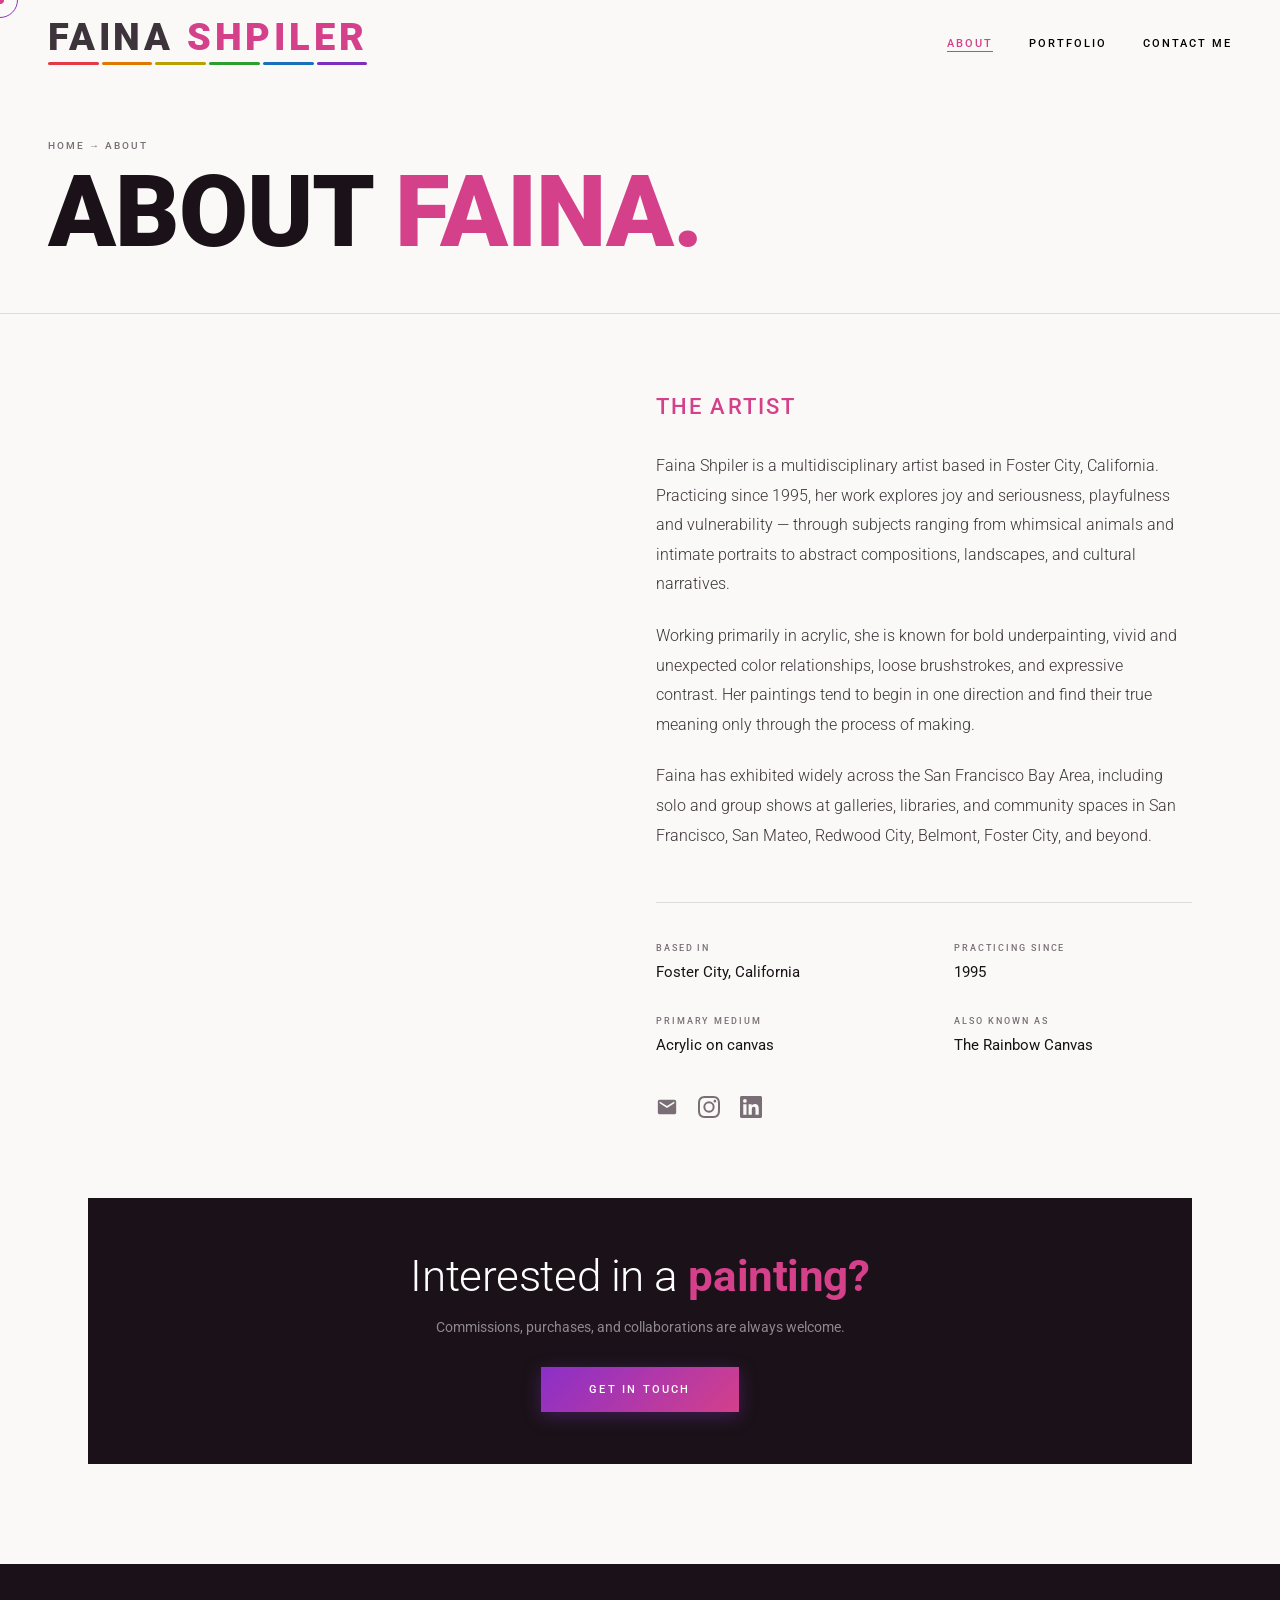
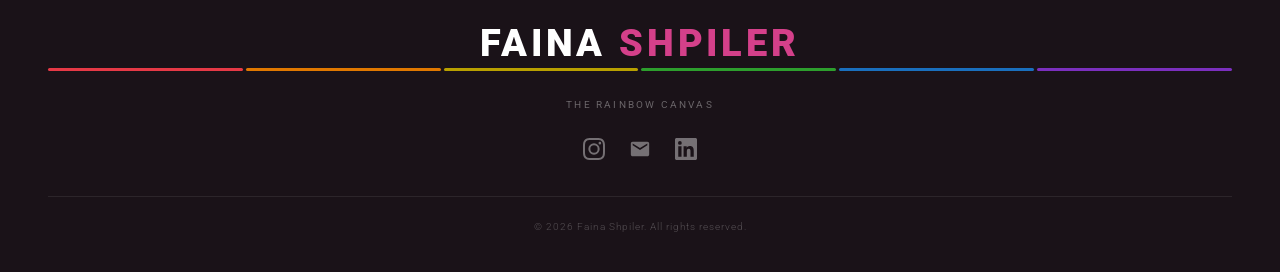
==== about.html @ 648519c9 "Add files via upload" ====
<!DOCTYPE html>
<html lang="en">
<head>
<meta charset="UTF-8">
<meta name="viewport" content="width=device-width, initial-scale=1.0">
<title>About | Faina Shpiler</title>
<link rel="preconnect" href="https://fonts.googleapis.com">
<link rel="preconnect" href="https://fonts.gstatic.com" crossorigin>
<link href="https://fonts.googleapis.com/css2?family=Roboto:wght@300;400;500;700;900&display=swap" rel="stylesheet">
<link rel="stylesheet" href="style.css">
<style>

.page-hero {
  padding: 140px 48px 56px;
  background: var(--bg);
  border-bottom: 1px solid var(--line);
}
@media (max-width: 800px) { .page-hero { padding: 120px 24px 40px; } }

.breadcrumb {
  font-size: 10px; font-weight: 500; letter-spacing: 0.2em;
  text-transform: uppercase; color: var(--muted);
  margin-bottom: 16px;
}
.breadcrumb a { color: var(--muted); text-decoration: none; }
.breadcrumb a:hover { color: var(--accent2); }

.page-hero h1 {
  font-size: clamp(48px, 8vw, 100px); font-weight: 900; line-height: 0.9;
  letter-spacing: -0.01em; text-transform: uppercase; color: var(--ink);
}
.page-hero h1 span { color: var(--accent2); }

.about-wrap {
  max-width: 1200px; margin: 0 auto;
  padding: 80px 48px 100px;
}
@media (max-width: 800px) { .about-wrap { padding: 60px 24px 80px; } }

.about-grid {
  display: grid; grid-template-columns: 1fr 1.1fr; gap: 80px; align-items: start;
}
@media (max-width: 900px) { .about-grid { grid-template-columns: 1fr; gap: 48px; } }

.about-img img {
  width: 100%; aspect-ratio: 4/5; object-fit: cover;
  object-position: top center; display: block; border-radius: 2px;
}

.about-text .section-label { margin-bottom: 32px; }

.about-text p {
  font-size: 16px; line-height: 1.85; color: #3d333a;
  font-weight: 300; margin-bottom: 22px; max-width: 58ch;
}
.about-text p:last-of-type { margin-bottom: 0; }

.about-detail-grid {
  margin-top: 52px; padding-top: 40px;
  border-top: 1px solid var(--line);
  display: grid; grid-template-columns: 1fr 1fr; gap: 32px 60px;
}
@media (max-width: 560px) { .about-detail-grid { grid-template-columns: 1fr; gap: 24px; } }

.about-detail-item {}
.about-detail-label {
  font-size: 9px; font-weight: 500; letter-spacing: 0.22em;
  text-transform: uppercase; color: var(--muted); margin-bottom: 8px;
}
.about-detail-val {
  font-size: 15px; font-weight: 400; color: var(--ink); line-height: 1.5;
}

.about-social { display: flex; gap: 20px; margin-top: 40px; align-items: center; }
.about-social a { color: var(--muted); transition: color 0.3s; display: flex; }
.about-social a.email:hover  { color: #e63946; }
.about-social a.insta:hover  { color: #e07800; }
.about-social a.li:hover     { color: #1a6fbd; }
.about-social svg { width: 22px; height: 22px; fill: currentColor; }

.cta-block {
  margin-top: 60px; padding: 52px; background: var(--ink);
  text-align: center;
}
.cta-block h2 {
  font-size: clamp(24px, 3.5vw, 44px); font-weight: 300; color: white;
  line-height: 1.2; margin-bottom: 16px; letter-spacing: -0.01em;
}
.cta-block h2 span { color: var(--accent2); font-weight: 700; }
.cta-block p { font-size: 14px; color: rgba(255,255,255,0.5); margin-bottom: 32px; }
.cta-btn {
  display: inline-block; padding: 16px 48px;
  background: linear-gradient(135deg, var(--accent), var(--accent2));
  color: white; font-size: 11px; font-weight: 500;
  letter-spacing: 0.2em; text-transform: uppercase; text-decoration: none;
  transition: transform 0.2s, box-shadow 0.2s;
  box-shadow: 0 4px 18px rgba(139,47,201,0.35);
}
.cta-btn:hover { transform: translateY(-3px); box-shadow: 0 8px 28px rgba(139,47,201,0.5); }
</style>
</head>
<body>
<div class="cursor" id="cursor"></div>
<div class="cursor-ring" id="cursorRing"></div>

<nav id="nav">
  <a class="logo-wrap" href="index.html">
    <div class="logo-name-row">
      <span class="logo-first">FAINA&nbsp;</span><span class="logo-last">SHPILER</span>
    </div>
    <div class="logo-stripes">
      <span style="background:#e63946"></span>
      <span style="background:#e07800"></span>
      <span style="background:#b8a000"></span>
      <span style="background:#2d9e2d"></span>
      <span style="background:#1a6fbd"></span>
      <span style="background:#7b2fbe"></span>
    </div>
  </a>
  <ul class="nav-links">
    <li><a href="about.html" class="active">About</a></li>
    <li><a href="index.html#portfolio">Portfolio</a></li>
    <li><a href="contact.html">Contact Me</a></li>
  </ul>
</nav>

<div class="page-hero">
  <div class="breadcrumb">
    <a href="index.html">Home</a> → About
  </div>
  <h1>About <span>Faina.</span></h1>
</div>

<div class="about-wrap">
  <div class="about-grid">

    <div class="about-img reveal">
      <img src="faina_photo.jpg" alt="Faina Shpiler" onerror="this.style.opacity='0'">
    </div>

    <div class="about-text">
      <div class="section-label reveal">The Artist</div>

      <p class="reveal reveal-d1">Faina Shpiler is a multidisciplinary artist based in Foster City, California. Practicing since 1995, her work explores joy and seriousness, playfulness and vulnerability — through subjects ranging from whimsical animals and intimate portraits to abstract compositions, landscapes, and cultural narratives.</p>

      <p class="reveal reveal-d2">Working primarily in acrylic, she is known for bold underpainting, vivid and unexpected color relationships, loose brushstrokes, and expressive contrast. Her paintings tend to begin in one direction and find their true meaning only through the process of making.</p>

      <p class="reveal reveal-d3">Faina has exhibited widely across the San Francisco Bay Area, including solo and group shows at galleries, libraries, and community spaces in San Francisco, San Mateo, Redwood City, Belmont, Foster City, and beyond.</p>

      <div class="about-detail-grid reveal reveal-d4">
        <div class="about-detail-item">
          <div class="about-detail-label">Based in</div>
          <div class="about-detail-val">Foster City, California</div>
        </div>
        <div class="about-detail-item">
          <div class="about-detail-label">Practicing since</div>
          <div class="about-detail-val">1995</div>
        </div>
        <div class="about-detail-item">
          <div class="about-detail-label">Primary medium</div>
          <div class="about-detail-val">Acrylic on canvas</div>
        </div>
        <div class="about-detail-item">
          <div class="about-detail-label">Also known as</div>
          <div class="about-detail-val">The Rainbow Canvas</div>
        </div>
      </div>

      <div class="about-social reveal reveal-d5">
        <a href="#" aria-label="Email" data-email class="email">
          <svg viewBox="0 0 24 24"><path d="M20 4H4c-1.1 0-2 .9-2 2v12c0 1.1.9 2 2 2h16c1.1 0 2-.9 2-2V6c0-1.1-.9-2-2-2zm0 4l-8 5-8-5V6l8 5 8-5v2z"/></svg>
        </a>
        <a href="https://www.instagram.com/the_rainbow_canvas/" target="_blank" aria-label="Instagram" class="insta">
          <svg viewBox="0 0 24 24"><path d="M12 2.163c3.204 0 3.584.012 4.85.07 3.252.148 4.771 1.691 4.919 4.919.058 1.265.069 1.645.069 4.849 0 3.205-.012 3.584-.069 4.849-.149 3.225-1.664 4.771-4.919 4.919-1.266.058-1.644.07-4.85.07-3.204 0-3.584-.012-4.849-.07-3.26-.149-4.771-1.699-4.919-4.92-.058-1.265-.07-1.644-.07-4.849 0-3.204.013-3.583.07-4.849.149-3.227 1.664-4.771 4.919-4.919 1.266-.057 1.645-.069 4.849-.069zM12 0C8.741 0 8.333.014 7.053.072 2.695.272.273 2.69.073 7.052.014 8.333 0 8.741 0 12c0 3.259.014 3.668.072 4.948.2 4.358 2.618 6.78 6.98 6.98C8.333 23.986 8.741 24 12 24c3.259 0 3.668-.014 4.948-.072 4.354-.2 6.782-2.618 6.979-6.98.059-1.28.073-1.689.073-4.948 0-3.259-.014-3.667-.072-4.947-.196-4.354-2.617-6.78-6.979-6.98C15.668.014 15.259 0 12 0zm0 5.838a6.162 6.162 0 100 12.324 6.162 6.162 0 000-12.324zM12 16a4 4 0 110-8 4 4 0 010 8zm6.406-11.845a1.44 1.44 0 100 2.881 1.44 1.44 0 000-2.881z"/></svg>
        </a>
        <a href="https://www.linkedin.com/in/faina" target="_blank" aria-label="LinkedIn" class="li">
          <svg viewBox="0 0 24 24"><path d="M20.447 20.452h-3.554v-5.569c0-1.328-.027-3.037-1.852-3.037-1.853 0-2.136 1.445-2.136 2.939v5.667H9.351V9h3.414v1.561h.046c.477-.9 1.637-1.85 3.37-1.85 3.601 0 4.267 2.37 4.267 5.455v6.286zM5.337 7.433a2.062 2.062 0 01-2.063-2.065 2.064 2.064 0 112.063 2.065zm1.782 13.019H3.555V9h3.564v11.452zM22.225 0H1.771C.792 0 0 .774 0 1.729v20.542C0 23.227.792 24 1.771 24h20.451C23.2 24 24 23.227 24 22.271V1.729C24 .774 23.2 0 22.222 0h.003z"/></svg>
        </a>
      </div>
    </div>

  </div>

  <div class="cta-block reveal" style="margin-top:80px;">
    <h2>Interested in a <span>painting?</span></h2>
    <p>Commissions, purchases, and collaborations are always welcome.</p>
    <a href="contact.html" class="cta-btn">Get in Touch</a>
  </div>

</div>

<footer>
  <div><span class="footer-name-first">FAINA&nbsp;</span><span class="footer-name-last">SHPILER</span></div>
  <div class="footer-stripes">
    <span style="background:#e63946"></span><span style="background:#e07800"></span>
    <span style="background:#b8a000"></span><span style="background:#2d9e2d"></span>
    <span style="background:#1a6fbd"></span><span style="background:#7b2fbe"></span>
  </div>
  <div class="footer-sub">The Rainbow Canvas</div>
  <div class="footer-icons">
    <a href="https://www.instagram.com/the_rainbow_canvas/" target="_blank" class="insta" aria-label="Instagram">
      <svg viewBox="0 0 24 24"><path d="M12 2.163c3.204 0 3.584.012 4.85.07 3.252.148 4.771 1.691 4.919 4.919.058 1.265.069 1.645.069 4.849 0 3.205-.012 3.584-.069 4.849-.149 3.225-1.664 4.771-4.919 4.919-1.266.058-1.644.07-4.85.07-3.204 0-3.584-.012-4.849-.07-3.26-.149-4.771-1.699-4.919-4.92-.058-1.265-.07-1.644-.07-4.849 0-3.204.013-3.583.07-4.849.149-3.227 1.664-4.771 4.919-4.919 1.266-.057 1.645-.069 4.849-.069zM12 0C8.741 0 8.333.014 7.053.072 2.695.272.273 2.69.073 7.052.014 8.333 0 8.741 0 12c0 3.259.014 3.668.072 4.948.2 4.358 2.618 6.78 6.98 6.98C8.333 23.986 8.741 24 12 24c3.259 0 3.668-.014 4.948-.072 4.354-.2 6.782-2.618 6.979-6.98.059-1.28.073-1.689.073-4.948 0-3.259-.014-3.667-.072-4.947-.196-4.354-2.617-6.78-6.979-6.98C15.668.014 15.259 0 12 0zm0 5.838a6.162 6.162 0 100 12.324 6.162 6.162 0 000-12.324zM12 16a4 4 0 110-8 4 4 0 010 8zm6.406-11.845a1.44 1.44 0 100 2.881 1.44 1.44 0 000-2.881z"/></svg>
    </a>
    <a href="#" data-email class="email" aria-label="Email">
      <svg viewBox="0 0 24 24"><path d="M20 4H4c-1.1 0-2 .9-2 2v12c0 1.1.9 2 2 2h16c1.1 0 2-.9 2-2V6c0-1.1-.9-2-2-2zm0 4l-8 5-8-5V6l8 5 8-5v2z"/></svg>
    </a>
    <a href="https://www.linkedin.com/in/faina" target="_blank" class="li" aria-label="LinkedIn">
      <svg viewBox="0 0 24 24"><path d="M20.447 20.452h-3.554v-5.569c0-1.328-.027-3.037-1.852-3.037-1.853 0-2.136 1.445-2.136 2.939v5.667H9.351V9h3.414v1.561h.046c.477-.9 1.637-1.85 3.37-1.85 3.601 0 4.267 2.37 4.267 5.455v6.286zM5.337 7.433a2.062 2.062 0 01-2.063-2.065 2.064 2.064 0 112.063 2.065zm1.782 13.019H3.555V9h3.564v11.452zM22.225 0H1.771C.792 0 0 .774 0 1.729v20.542C0 23.227.792 24 1.771 24h20.451C23.2 24 24 23.227 24 22.271V1.729C24 .774 23.2 0 22.222 0h.003z"/></svg>
    </a>
  </div>
  <div class="footer-copy">© 2026 Faina Shpiler. All rights reserved.</div>
</footer>

<script src="shared.js"></script>
</body>
</html>
---- style.css ----
/* ═══════════════════════════════════════════════════════════
   FAINA SHPILER — The Rainbow Canvas  |  Shared Stylesheet
   ═══════════════════════════════════════════════════════════ */

:root {
  --bg: #faf9f7;
  --ink: #1a1218;
  --muted: #7a6e76;
  --accent: #8b2fc9;
  --accent2: #d4408a;
  --line: rgba(26,18,24,0.12);
  --sans: 'Roboto', sans-serif;

  /* Rainbow stripe colors */
  --c1: #e63946;
  --c2: #e07800;
  --c3: #b8a000;
  --c4: #2d9e2d;
  --c5: #1a6fbd;
  --c6: #7b2fbe;
}

*, *::before, *::after { box-sizing: border-box; margin: 0; padding: 0; }
html { scroll-behavior: smooth; }
body {
  background: var(--bg);
  color: var(--ink);
  font-family: var(--sans);
  font-weight: 400;
  overflow-x: hidden;
  cursor: none;
}

/* ── CUSTOM CURSOR ── */
.cursor {
  position: fixed; width: 8px; height: 8px;
  background: var(--accent2); border-radius: 50%;
  pointer-events: none; z-index: 9999;
  transform: translate(-50%,-50%);
  transition: width 0.3s, height 0.3s;
}
.cursor-ring {
  position: fixed; width: 36px; height: 36px;
  border: 1.5px solid var(--accent); border-radius: 50%;
  pointer-events: none; z-index: 9998;
  transform: translate(-50%,-50%);
  transition: width 0.3s, height 0.3s, border-color 0.3s;
}

/* ── NAV ── */
nav {
  position: fixed; top: 0; left: 0; right: 0; z-index: 100;
  display: flex; align-items: center; justify-content: space-between;
  padding: 18px 48px;
  background: rgba(250,249,247,0.95);
  backdrop-filter: blur(12px);
  border-bottom: 1px solid transparent;
  transition: border-color 0.4s;
}
nav.scrolled { border-color: var(--line); }

.logo-wrap {
  text-decoration: none; display: flex;
  flex-direction: column; align-items: flex-start; gap: 6px;
}
.logo-name-row { display: flex; align-items: baseline; }
.logo-first {
  font-family: var(--sans); font-size: 38px; font-weight: 900;
  letter-spacing: 0.1em; text-transform: uppercase;
  color: #3d333a; line-height: 1;
}
.logo-last {
  font-family: var(--sans); font-size: 38px; font-weight: 900;
  letter-spacing: 0.1em; text-transform: uppercase;
  color: var(--accent2); line-height: 1;
}
.logo-stripes { display: flex; gap: 3px; width: 100%; }
.logo-stripes span { display: block; flex: 1; height: 3px; border-radius: 2px; }

.nav-links { display: flex; gap: 36px; list-style: none; }
.nav-links a {
  font-family: var(--sans); font-size: 11px; font-weight: 500;
  letter-spacing: 0.18em; text-transform: uppercase; color: #000;
  text-decoration: none; position: relative; padding-bottom: 2px;
}
.nav-links a::after {
  content: ''; position: absolute; bottom: 0; left: 0;
  width: 0; height: 1px; background: var(--accent2);
  transition: width 0.35s;
}
.nav-links a:hover::after, .nav-links a.active::after { width: 100%; }
.nav-links a.active { color: var(--accent2); }

/* ── SECTION LABEL ── */
.section-label {
  font-family: var(--sans); font-size: 22px; font-weight: 500;
  letter-spacing: 0.1em; text-transform: uppercase;
  color: var(--accent2); margin-bottom: 48px; display: block;
}

/* ── FOOTER ── */
footer {
  background: var(--ink); color: white;
  padding: 60px 48px 40px;
  display: flex; flex-direction: column; align-items: center;
  font-family: var(--sans);
}
.footer-name-first {
  font-size: 38px; font-weight: 900; letter-spacing: 0.1em;
  text-transform: uppercase; color: white; line-height: 1;
}
.footer-name-last {
  font-size: 38px; font-weight: 900; letter-spacing: 0.1em;
  text-transform: uppercase; color: var(--accent2); line-height: 1;
}
.footer-stripes {
  display: flex; gap: 3px; width: 100%;
  margin-top: 6px; margin-bottom: 22px;
}
.footer-stripes span { display: block; flex: 1; height: 3px; border-radius: 2px; }
.footer-sub {
  font-size: 10px; font-weight: 400; letter-spacing: 0.22em;
  text-transform: uppercase; color: rgba(255,255,255,0.35);
  margin-top: 6px; margin-bottom: 28px;
}
.footer-icons { display: flex; gap: 24px; align-items: center; margin-bottom: 36px; }
.footer-icons a { color: rgba(255,255,255,0.4); transition: color 0.3s; display: flex; }
.footer-icons a.insta:hover { color: #e07800; }
.footer-icons a.email:hover { color: #e63946; }
.footer-icons a.li:hover    { color: #1a6fbd; }
.footer-icons svg { width: 22px; height: 22px; fill: currentColor; }
.footer-copy {
  border-top: 1px solid rgba(255,255,255,0.08); padding-top: 24px;
  width: 100%; font-size: 10px; font-weight: 300;
  color: rgba(255,255,255,0.25); letter-spacing: 0.1em; text-align: center;
}

/* ── LIGHTBOX ── */
.lightbox {
  position: fixed; inset: 0; background: rgba(26,18,24,0.95);
  z-index: 200; display: flex; align-items: center;
  justify-content: center; opacity: 0; pointer-events: none;
  transition: opacity 0.4s; cursor: none; gap: 20px;
}
.lightbox.open { opacity: 1; pointer-events: all; }
.lightbox img {
  max-width: 80vw; max-height: 85vh; object-fit: contain;
  box-shadow: 0 40px 100px rgba(0,0,0,0.6);
}
.lightbox-close {
  position: absolute; top: 28px; right: 36px; color: white;
  font-size: 28px; cursor: pointer; opacity: 0.7;
  transition: opacity 0.3s; background: none; border: none;
  font-family: var(--sans); font-weight: 300;
}
.lightbox-close:hover { opacity: 1; }
.lightbox-prev, .lightbox-next {
  background: rgba(255,255,255,0.1); border: none; color: white;
  font-size: 22px; width: 48px; height: 48px; border-radius: 50%;
  cursor: pointer; transition: background 0.2s; flex-shrink: 0;
}
.lightbox-prev:hover, .lightbox-next:hover { background: rgba(255,255,255,0.25); }

/* ── MASONRY GRID (category pages) ── */
.masonry {
  display: flex; gap: 8px; align-items: flex-start; width: 100%;
}
.masonry-col { display: flex; flex-direction: column; gap: 8px; flex: 1; }
.masonry-item {
  width: 100%; overflow: hidden; cursor: pointer;
  position: relative; border-radius: 2px;
}
.masonry-item img {
  width: 100%; height: auto; display: block;
  transition: transform 0.8s cubic-bezier(0.25,0.46,0.45,0.94);
}
.masonry-item:hover img { transform: scale(1.06); }
.item-overlay { position: absolute; inset: 0; overflow: hidden; pointer-events: none; }
.item-overlay::after {
  content: ''; position: absolute; top: 0; left: -75%;
  width: 50%; height: 100%;
  background: linear-gradient(to right, rgba(255,255,255,0) 0%, rgba(255,255,255,0.18) 50%, rgba(255,255,255,0) 100%);
  transform: skewX(-15deg); opacity: 0;
}
.masonry-item:hover .item-overlay::after { animation: shimmer 0.7s ease forwards; }
@keyframes shimmer {
  0%   { left: -75%; opacity: 1; }
  100% { left: 125%; opacity: 1; }
}

/* Loading / empty state */
.gallery-loading {
  text-align: center; padding: 80px 0;
  font-size: 13px; letter-spacing: 0.12em; text-transform: uppercase;
  color: var(--muted);
}
.gallery-empty {
  text-align: center; padding: 80px 0;
  font-size: 15px; color: var(--muted); line-height: 1.7;
}

/* ── SCROLL REVEAL ── */
.reveal { opacity: 0; transform: translateY(32px); transition: opacity 0.75s ease, transform 0.75s ease; }
.reveal.visible { opacity: 1; transform: none; }
.reveal-d1 { transition-delay: 0.1s; }
.reveal-d2 { transition-delay: 0.2s; }
.reveal-d3 { transition-delay: 0.3s; }
.reveal-d4 { transition-delay: 0.4s; }
.reveal-d5 { transition-delay: 0.5s; }

/* ── MOBILE ── */
@media (max-width: 1100px) {
  nav { flex-direction: column; align-items: center; padding: 14px 24px; gap: 10px; }
  .logo-first, .logo-last { font-size: 28px; }
  .nav-links { gap: 20px; justify-content: center; flex-wrap: wrap; }
}
@media (max-width: 800px) {
  footer { padding: 48px 24px 32px; }
}
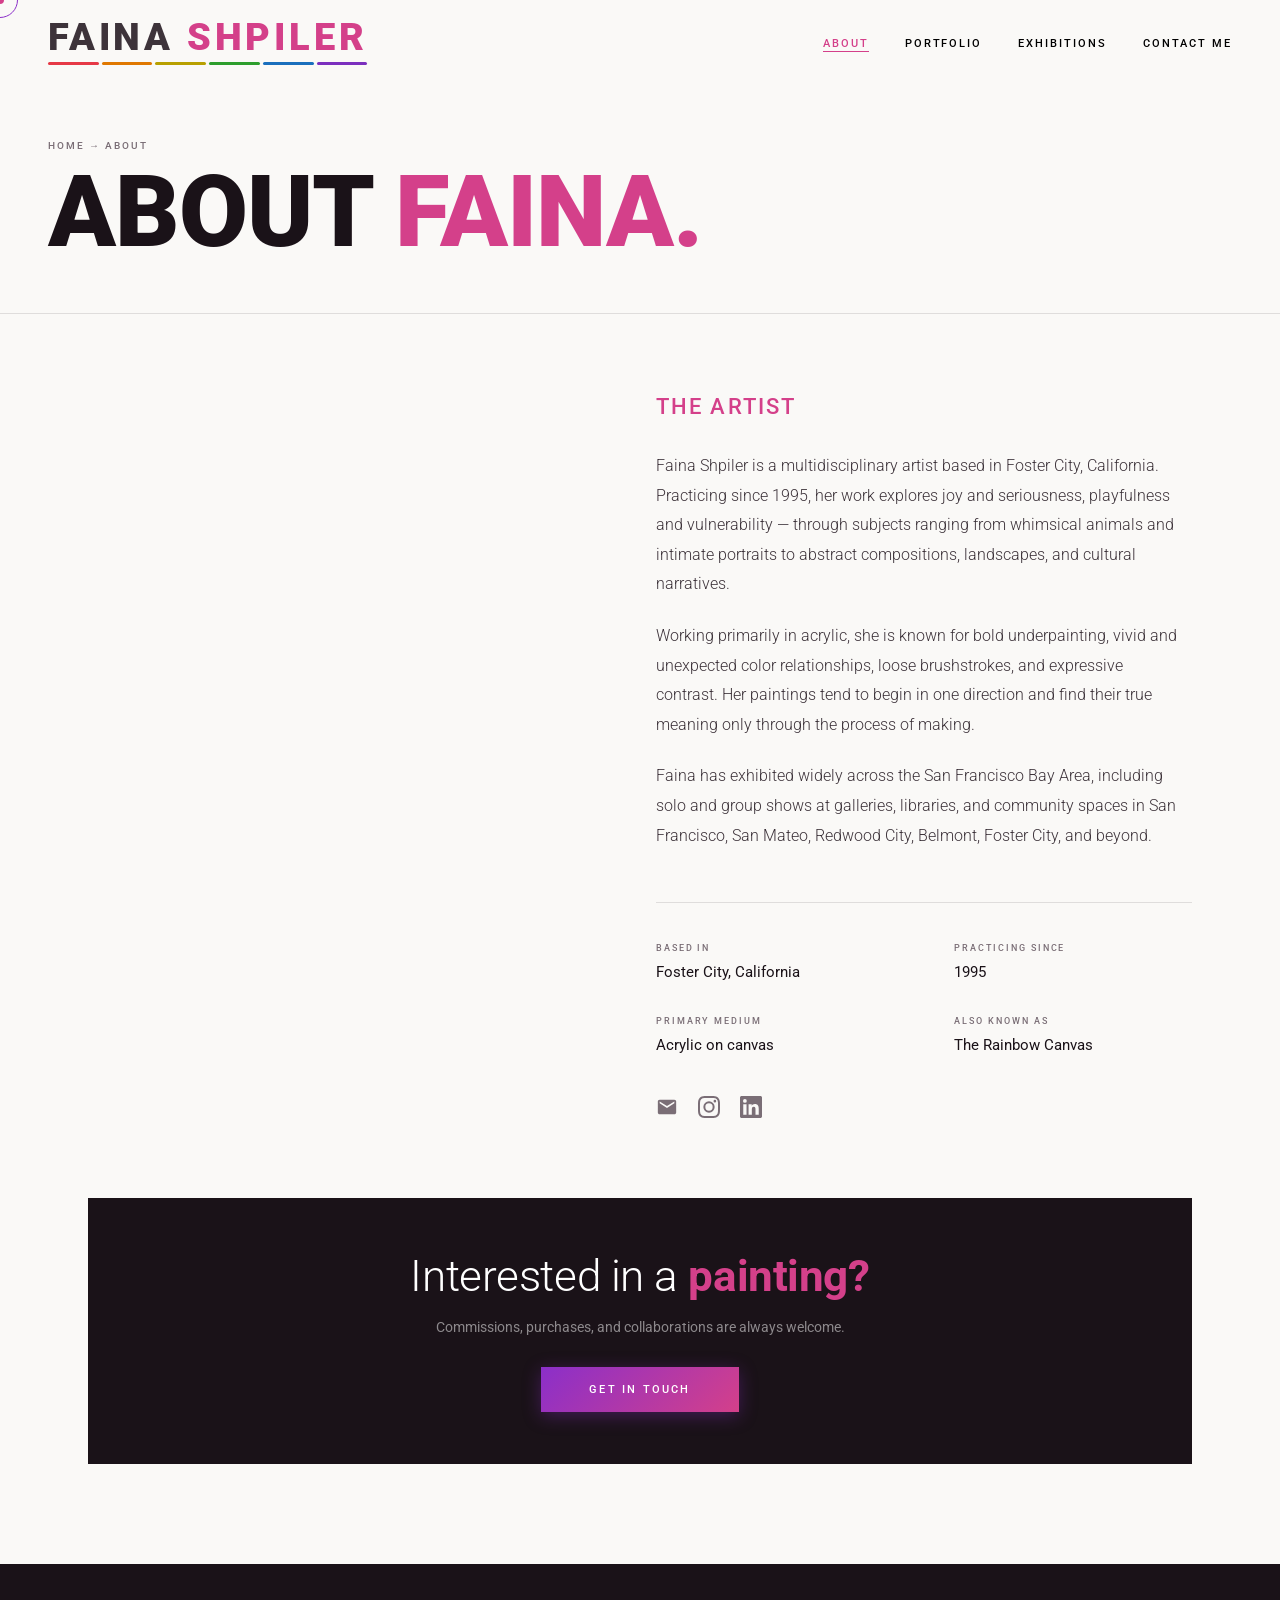
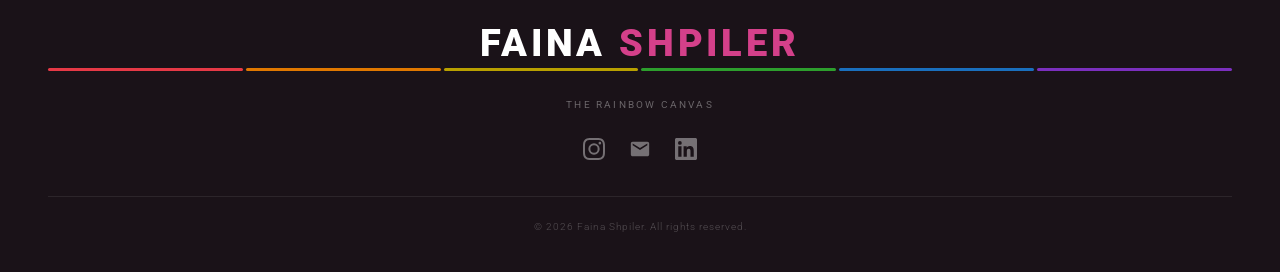
==== commit a6475134: "phase two" ====
--- a/about.html
+++ b/about.html
@@ -120,6 +120,7 @@
   <ul class="nav-links">
     <li><a href="about.html" class="active">About</a></li>
     <li><a href="index.html#portfolio">Portfolio</a></li>
+    <li><a href="exhibitions.html">Exhibitions</a></li>
     <li><a href="contact.html">Contact Me</a></li>
   </ul>
 </nav>
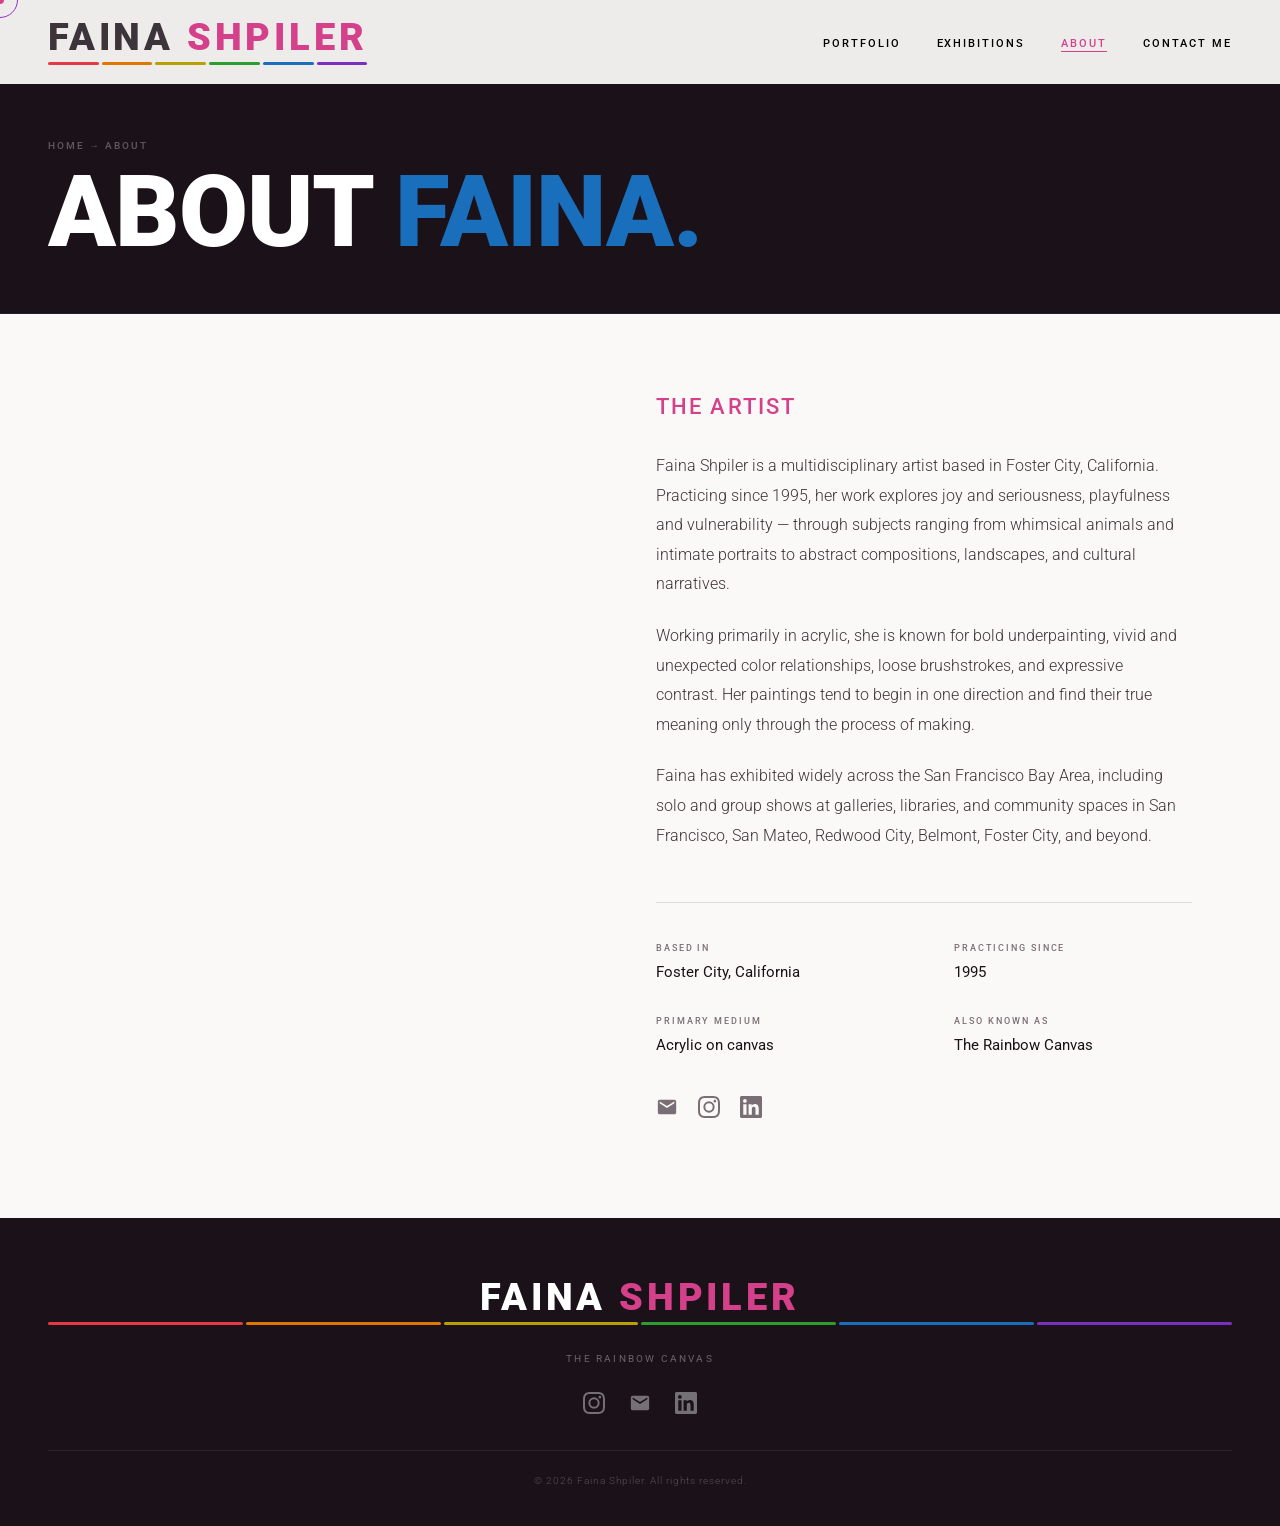
==== commit 975e0ce3: "html" ====
--- a/about.html
+++ b/about.html
@@ -12,24 +12,24 @@
 
 .page-hero {
   padding: 140px 48px 56px;
-  background: var(--bg);
-  border-bottom: 1px solid var(--line);
+  background: var(--ink);
+  border-bottom: 1px solid rgba(255,255,255,0.06);
 }
 @media (max-width: 800px) { .page-hero { padding: 120px 24px 40px; } }
 
 .breadcrumb {
   font-size: 10px; font-weight: 500; letter-spacing: 0.2em;
-  text-transform: uppercase; color: var(--muted);
+  text-transform: uppercase; color: rgba(255,255,255,0.3);
   margin-bottom: 16px;
 }
-.breadcrumb a { color: var(--muted); text-decoration: none; }
+.breadcrumb a { color: rgba(255,255,255,0.3); text-decoration: none; transition: color 0.2s; }
 .breadcrumb a:hover { color: var(--accent2); }
 
 .page-hero h1 {
   font-size: clamp(48px, 8vw, 100px); font-weight: 900; line-height: 0.9;
-  letter-spacing: -0.01em; text-transform: uppercase; color: var(--ink);
+  letter-spacing: -0.01em; text-transform: uppercase; color: white;
 }
-.page-hero h1 span { color: var(--accent2); }
+.page-hero h1 span { color: #1a6fbd; }
 
 .about-wrap {
   max-width: 1200px; margin: 0 auto;
@@ -78,25 +78,7 @@
 .about-social a.li:hover     { color: #1a6fbd; }
 .about-social svg { width: 22px; height: 22px; fill: currentColor; }
 
-.cta-block {
-  margin-top: 60px; padding: 52px; background: var(--ink);
-  text-align: center;
-}
-.cta-block h2 {
-  font-size: clamp(24px, 3.5vw, 44px); font-weight: 300; color: white;
-  line-height: 1.2; margin-bottom: 16px; letter-spacing: -0.01em;
-}
-.cta-block h2 span { color: var(--accent2); font-weight: 700; }
-.cta-block p { font-size: 14px; color: rgba(255,255,255,0.5); margin-bottom: 32px; }
-.cta-btn {
-  display: inline-block; padding: 16px 48px;
-  background: linear-gradient(135deg, var(--accent), var(--accent2));
-  color: white; font-size: 11px; font-weight: 500;
-  letter-spacing: 0.2em; text-transform: uppercase; text-decoration: none;
-  transition: transform 0.2s, box-shadow 0.2s;
-  box-shadow: 0 4px 18px rgba(139,47,201,0.35);
-}
-.cta-btn:hover { transform: translateY(-3px); box-shadow: 0 8px 28px rgba(139,47,201,0.5); }
+
 </style>
 </head>
 <body>
@@ -118,9 +100,9 @@
     </div>
   </a>
   <ul class="nav-links">
-    <li><a href="about.html" class="active">About</a></li>
     <li><a href="index.html#portfolio">Portfolio</a></li>
     <li><a href="exhibitions.html">Exhibitions</a></li>
+    <li><a href="about.html" class="active">About</a></li>
     <li><a href="contact.html">Contact Me</a></li>
   </ul>
 </nav>
@@ -182,11 +164,7 @@
 
   </div>
 
-  <div class="cta-block reveal" style="margin-top:80px;">
-    <h2>Interested in a <span>painting?</span></h2>
-    <p>Commissions, purchases, and collaborations are always welcome.</p>
-    <a href="contact.html" class="cta-btn">Get in Touch</a>
-  </div>
+
 
 </div>
 
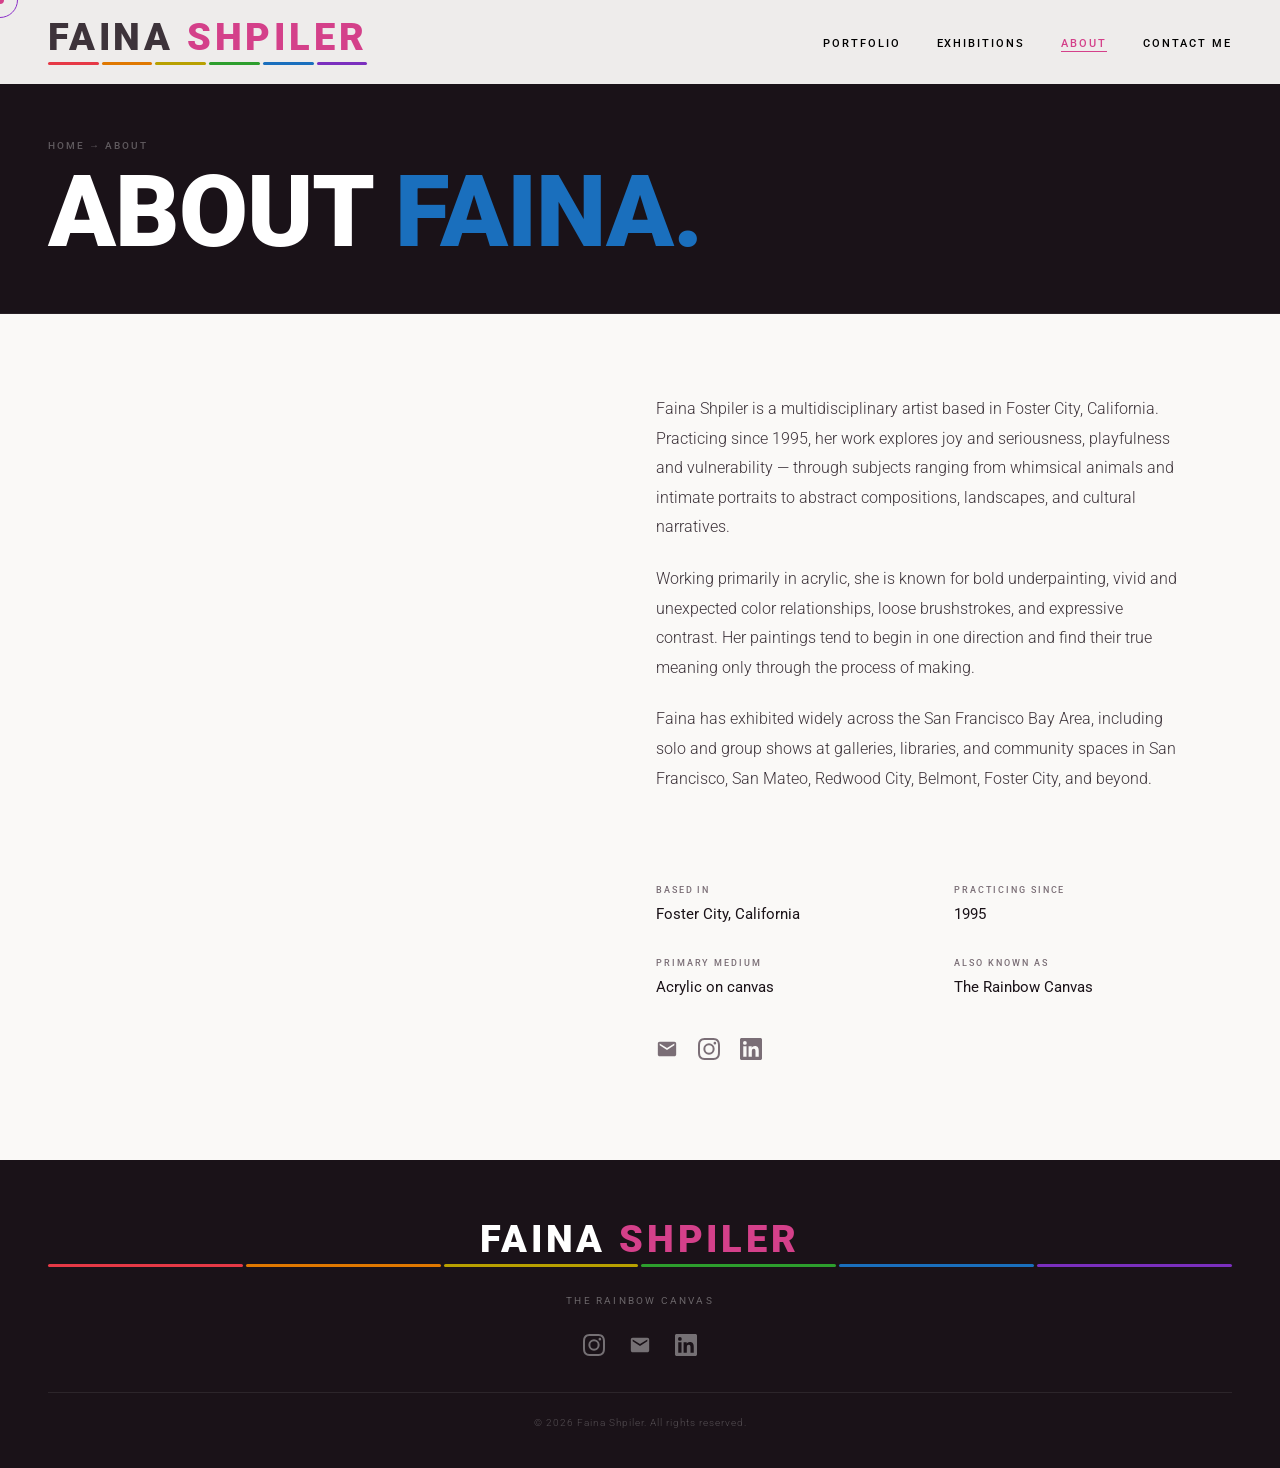
==== commit 6d19d31b: "ml" ====
--- a/about.html
+++ b/about.html
@@ -57,7 +57,6 @@
 
 .about-detail-grid {
   margin-top: 52px; padding-top: 40px;
-  border-top: 1px solid var(--line);
   display: grid; grid-template-columns: 1fr 1fr; gap: 32px 60px;
 }
 @media (max-width: 560px) { .about-detail-grid { grid-template-columns: 1fr; gap: 24px; } }
@@ -118,12 +117,10 @@
   <div class="about-grid">
 
     <div class="about-img reveal">
-      <img src="faina_photo.jpg" alt="Faina Shpiler" onerror="this.style.opacity='0'">
+      <img src="https://raw.githubusercontent.com/fshpiler/art-portfolio/main/images/faina_photo.jpg" alt="Faina Shpiler" onerror="this.style.opacity='0'">
     </div>
 
     <div class="about-text">
-      <div class="section-label reveal">The Artist</div>
-
       <p class="reveal reveal-d1">Faina Shpiler is a multidisciplinary artist based in Foster City, California. Practicing since 1995, her work explores joy and seriousness, playfulness and vulnerability — through subjects ranging from whimsical animals and intimate portraits to abstract compositions, landscapes, and cultural narratives.</p>
 
       <p class="reveal reveal-d2">Working primarily in acrylic, she is known for bold underpainting, vivid and unexpected color relationships, loose brushstrokes, and expressive contrast. Her paintings tend to begin in one direction and find their true meaning only through the process of making.</p>
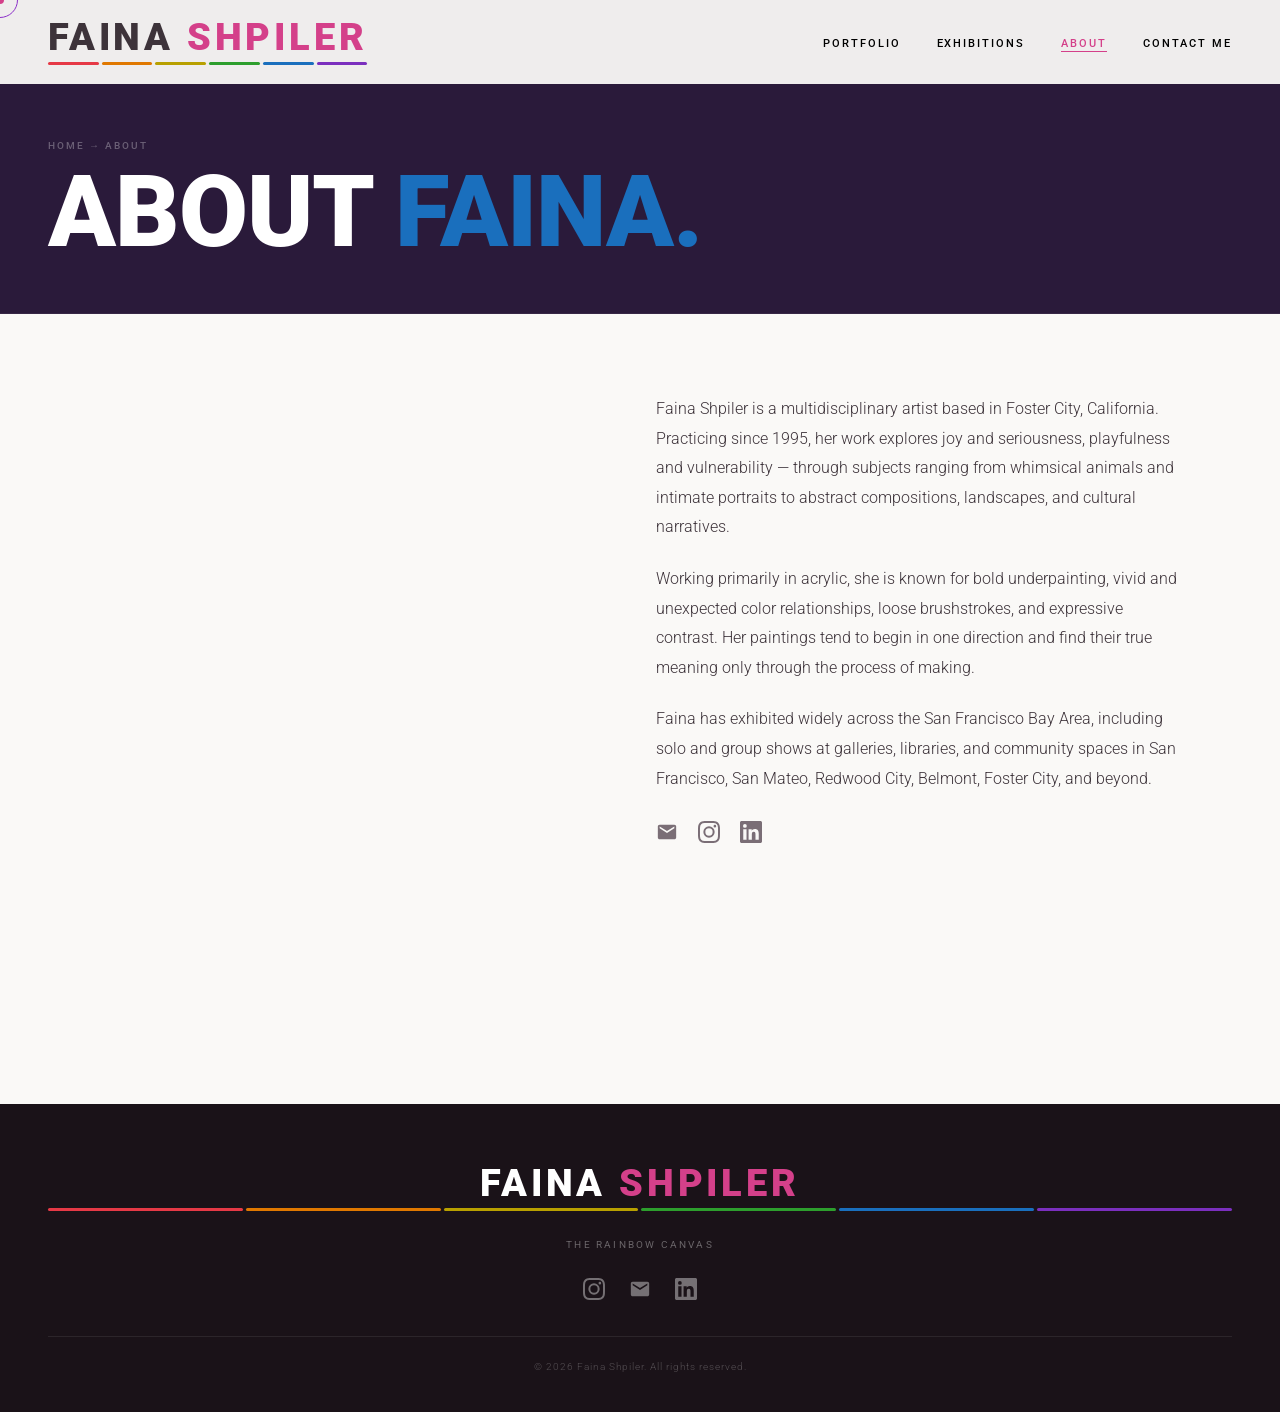
==== commit d534557d: "mo" ====
--- a/about.html
+++ b/about.html
@@ -12,7 +12,7 @@
 
 .page-hero {
   padding: 140px 48px 56px;
-  background: var(--ink);
+  background: #2a1a3a;
   border-bottom: 1px solid rgba(255,255,255,0.06);
 }
 @media (max-width: 800px) { .page-hero { padding: 120px 24px 40px; } }
@@ -70,7 +70,7 @@
   font-size: 15px; font-weight: 400; color: var(--ink); line-height: 1.5;
 }
 
-.about-social { display: flex; gap: 20px; margin-top: 40px; align-items: center; }
+.about-social { display: flex; gap: 20px; margin-top: 28px; align-items: center; }
 .about-social a { color: var(--muted); transition: color 0.3s; display: flex; }
 .about-social a.email:hover  { color: #e63946; }
 .about-social a.insta:hover  { color: #e07800; }
@@ -127,26 +127,7 @@
 
       <p class="reveal reveal-d3">Faina has exhibited widely across the San Francisco Bay Area, including solo and group shows at galleries, libraries, and community spaces in San Francisco, San Mateo, Redwood City, Belmont, Foster City, and beyond.</p>
 
-      <div class="about-detail-grid reveal reveal-d4">
-        <div class="about-detail-item">
-          <div class="about-detail-label">Based in</div>
-          <div class="about-detail-val">Foster City, California</div>
-        </div>
-        <div class="about-detail-item">
-          <div class="about-detail-label">Practicing since</div>
-          <div class="about-detail-val">1995</div>
-        </div>
-        <div class="about-detail-item">
-          <div class="about-detail-label">Primary medium</div>
-          <div class="about-detail-val">Acrylic on canvas</div>
-        </div>
-        <div class="about-detail-item">
-          <div class="about-detail-label">Also known as</div>
-          <div class="about-detail-val">The Rainbow Canvas</div>
-        </div>
-      </div>
-
-      <div class="about-social reveal reveal-d5">
+      <div class="about-social reveal reveal-d4">
         <a href="#" aria-label="Email" data-email class="email">
           <svg viewBox="0 0 24 24"><path d="M20 4H4c-1.1 0-2 .9-2 2v12c0 1.1.9 2 2 2h16c1.1 0 2-.9 2-2V6c0-1.1-.9-2-2-2zm0 4l-8 5-8-5V6l8 5 8-5v2z"/></svg>
         </a>
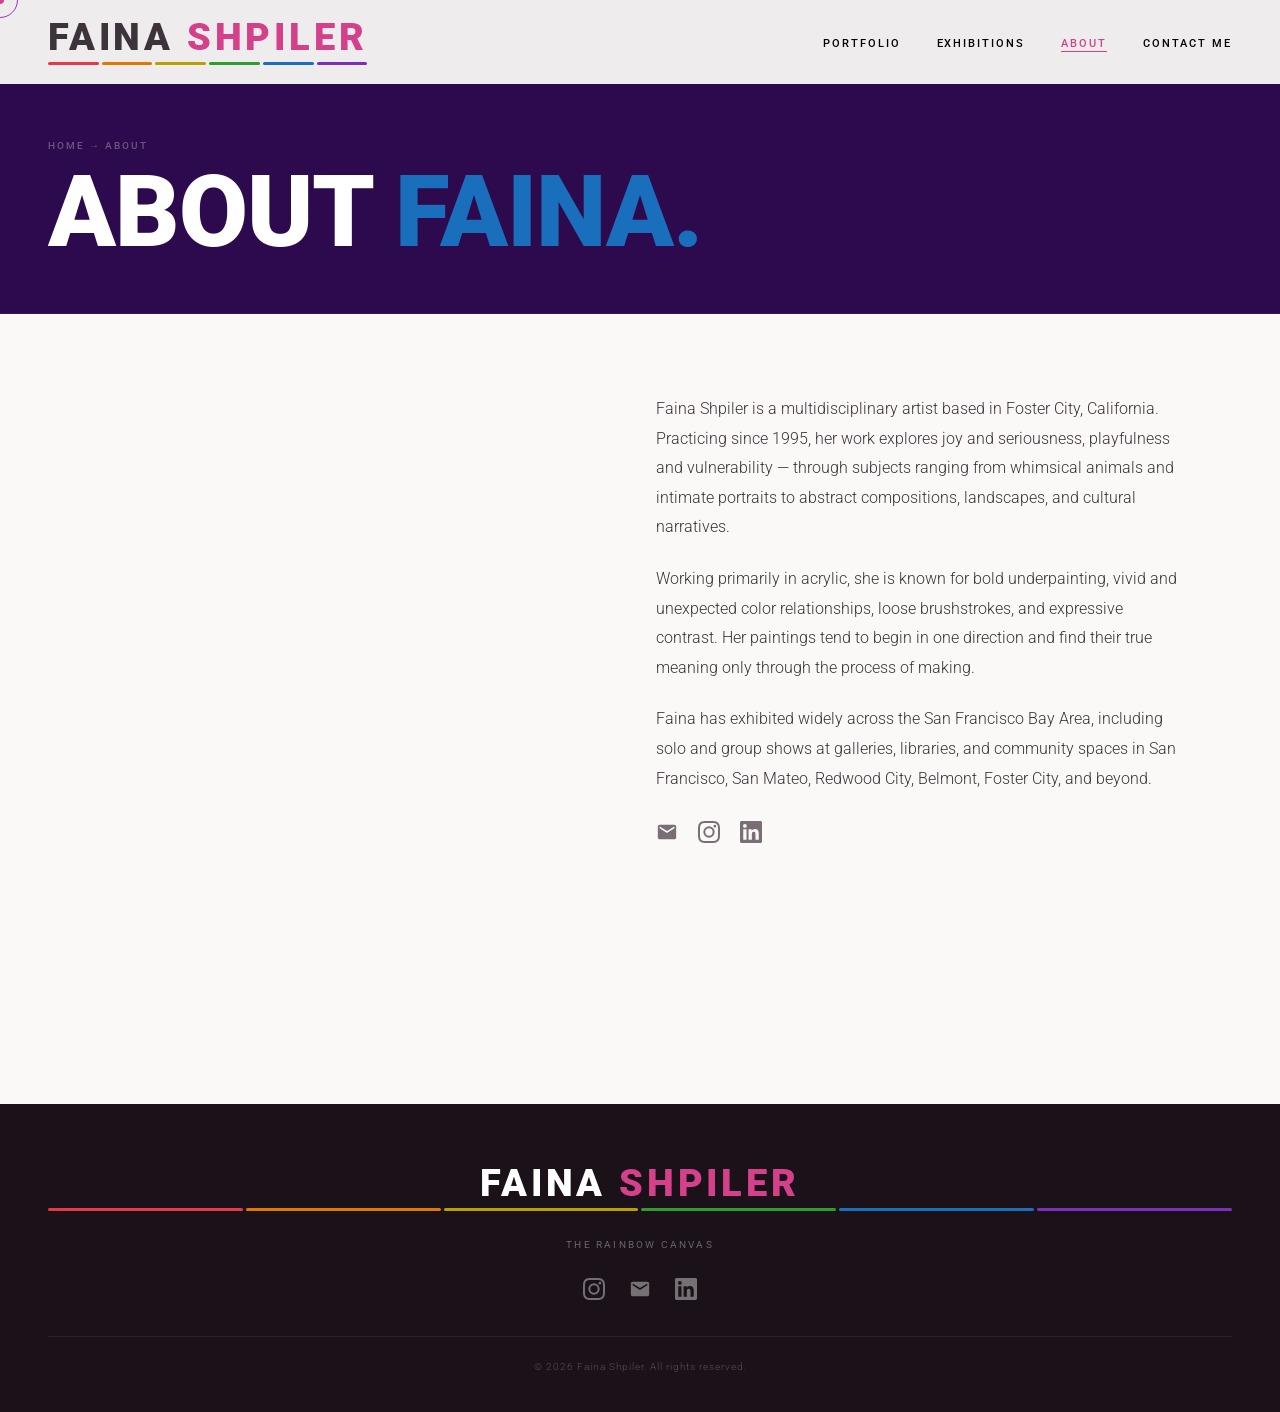
==== commit af01ede7: "more" ====
--- a/about.html
+++ b/about.html
@@ -12,7 +12,7 @@
 
 .page-hero {
   padding: 140px 48px 56px;
-  background: #2a1a3a;
+  background: #2d0a4e;
   border-bottom: 1px solid rgba(255,255,255,0.06);
 }
 @media (max-width: 800px) { .page-hero { padding: 120px 24px 40px; } }
@@ -54,21 +54,6 @@
   font-weight: 300; margin-bottom: 22px; max-width: 58ch;
 }
 .about-text p:last-of-type { margin-bottom: 0; }
-
-.about-detail-grid {
-  margin-top: 52px; padding-top: 40px;
-  display: grid; grid-template-columns: 1fr 1fr; gap: 32px 60px;
-}
-@media (max-width: 560px) { .about-detail-grid { grid-template-columns: 1fr; gap: 24px; } }
-
-.about-detail-item {}
-.about-detail-label {
-  font-size: 9px; font-weight: 500; letter-spacing: 0.22em;
-  text-transform: uppercase; color: var(--muted); margin-bottom: 8px;
-}
-.about-detail-val {
-  font-size: 15px; font-weight: 400; color: var(--ink); line-height: 1.5;
-}
 
 .about-social { display: flex; gap: 20px; margin-top: 28px; align-items: center; }
 .about-social a { color: var(--muted); transition: color 0.3s; display: flex; }
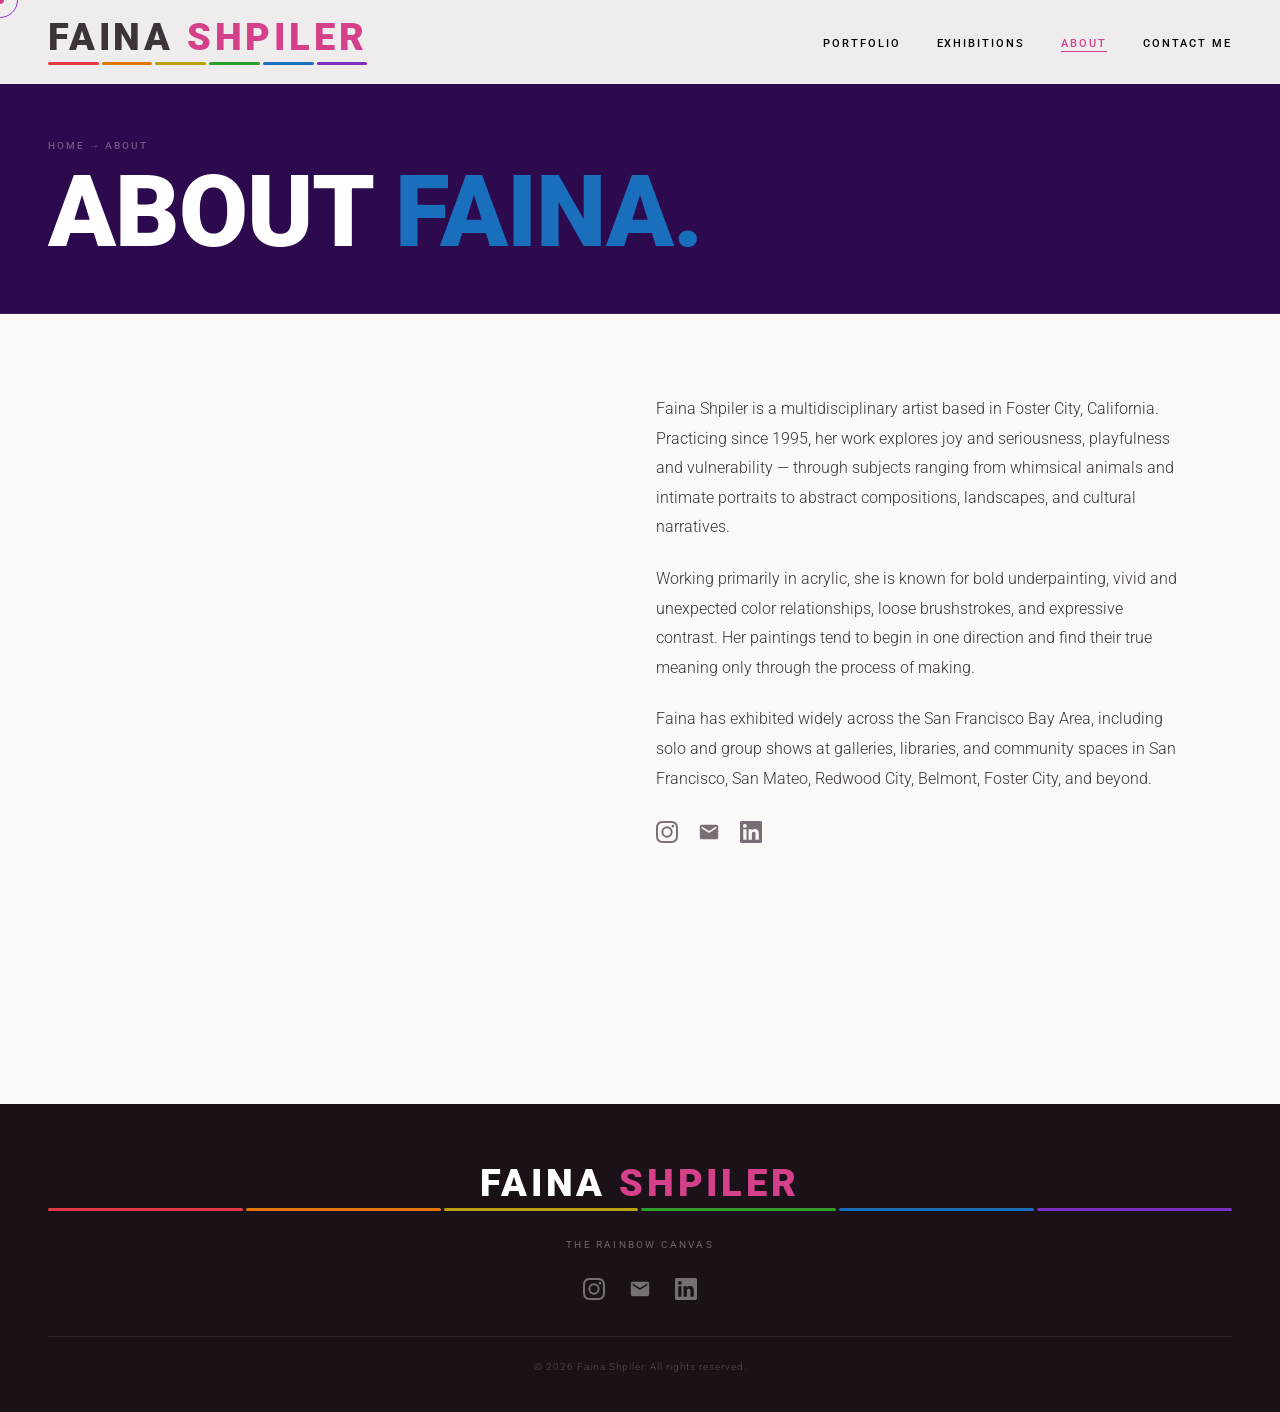
==== commit fb06718c: "t" ====
--- a/about.html
+++ b/about.html
@@ -113,11 +113,11 @@
       <p class="reveal reveal-d3">Faina has exhibited widely across the San Francisco Bay Area, including solo and group shows at galleries, libraries, and community spaces in San Francisco, San Mateo, Redwood City, Belmont, Foster City, and beyond.</p>
 
       <div class="about-social reveal reveal-d4">
+        <a href="https://www.instagram.com/the_rainbow_canvas/" target="_blank" aria-label="Instagram" class="insta">
+          <svg viewBox="0 0 24 24"><path d="M12 2.163c3.204 0 3.584.012 4.85.07 3.252.148 4.771 1.691 4.919 4.919.058 1.265.069 1.645.069 4.849 0 3.205-.012 3.584-.069 4.849-.149 3.225-1.664 4.771-4.919 4.919-1.266.058-1.644.07-4.85.07-3.204 0-3.584-.012-4.849-.07-3.26-.149-4.771-1.699-4.919-4.92-.058-1.265-.07-1.644-.07-4.849 0-3.204.013-3.583.07-4.849.149-3.227 1.664-4.771 4.919-4.919 1.266-.057 1.645-.069 4.849-.069zM12 0C8.741 0 8.333.014 7.053.072 2.695.272.273 2.69.073 7.052.014 8.333 0 8.741 0 12c0 3.259.014 3.668.072 4.948.2 4.358 2.618 6.78 6.98 6.98C8.333 23.986 8.741 24 12 24c3.259 0 3.668-.014 4.948-.072 4.354-.2 6.782-2.618 6.979-6.98.059-1.28.073-1.689.073-4.948 0-3.259-.014-3.667-.072-4.947-.196-4.354-2.617-6.78-6.979-6.98C15.668.014 15.259 0 12 0zm0 5.838a6.162 6.162 0 100 12.324 6.162 6.162 0 000-12.324zM12 16a4 4 0 110-8 4 4 0 010 8zm6.406-11.845a1.44 1.44 0 100 2.881 1.44 1.44 0 000-2.881z"/></svg>
+        </a>
         <a href="#" aria-label="Email" data-email class="email">
           <svg viewBox="0 0 24 24"><path d="M20 4H4c-1.1 0-2 .9-2 2v12c0 1.1.9 2 2 2h16c1.1 0 2-.9 2-2V6c0-1.1-.9-2-2-2zm0 4l-8 5-8-5V6l8 5 8-5v2z"/></svg>
-        </a>
-        <a href="https://www.instagram.com/the_rainbow_canvas/" target="_blank" aria-label="Instagram" class="insta">
-          <svg viewBox="0 0 24 24"><path d="M12 2.163c3.204 0 3.584.012 4.85.07 3.252.148 4.771 1.691 4.919 4.919.058 1.265.069 1.645.069 4.849 0 3.205-.012 3.584-.069 4.849-.149 3.225-1.664 4.771-4.919 4.919-1.266.058-1.644.07-4.85.07-3.204 0-3.584-.012-4.849-.07-3.26-.149-4.771-1.699-4.919-4.92-.058-1.265-.07-1.644-.07-4.849 0-3.204.013-3.583.07-4.849.149-3.227 1.664-4.771 4.919-4.919 1.266-.057 1.645-.069 4.849-.069zM12 0C8.741 0 8.333.014 7.053.072 2.695.272.273 2.69.073 7.052.014 8.333 0 8.741 0 12c0 3.259.014 3.668.072 4.948.2 4.358 2.618 6.78 6.98 6.98C8.333 23.986 8.741 24 12 24c3.259 0 3.668-.014 4.948-.072 4.354-.2 6.782-2.618 6.979-6.98.059-1.28.073-1.689.073-4.948 0-3.259-.014-3.667-.072-4.947-.196-4.354-2.617-6.78-6.979-6.98C15.668.014 15.259 0 12 0zm0 5.838a6.162 6.162 0 100 12.324 6.162 6.162 0 000-12.324zM12 16a4 4 0 110-8 4 4 0 010 8zm6.406-11.845a1.44 1.44 0 100 2.881 1.44 1.44 0 000-2.881z"/></svg>
         </a>
         <a href="https://www.linkedin.com/in/faina" target="_blank" aria-label="LinkedIn" class="li">
           <svg viewBox="0 0 24 24"><path d="M20.447 20.452h-3.554v-5.569c0-1.328-.027-3.037-1.852-3.037-1.853 0-2.136 1.445-2.136 2.939v5.667H9.351V9h3.414v1.561h.046c.477-.9 1.637-1.85 3.37-1.85 3.601 0 4.267 2.37 4.267 5.455v6.286zM5.337 7.433a2.062 2.062 0 01-2.063-2.065 2.064 2.064 0 112.063 2.065zm1.782 13.019H3.555V9h3.564v11.452zM22.225 0H1.771C.792 0 0 .774 0 1.729v20.542C0 23.227.792 24 1.771 24h20.451C23.2 24 24 23.227 24 22.271V1.729C24 .774 23.2 0 22.222 0h.003z"/></svg>
